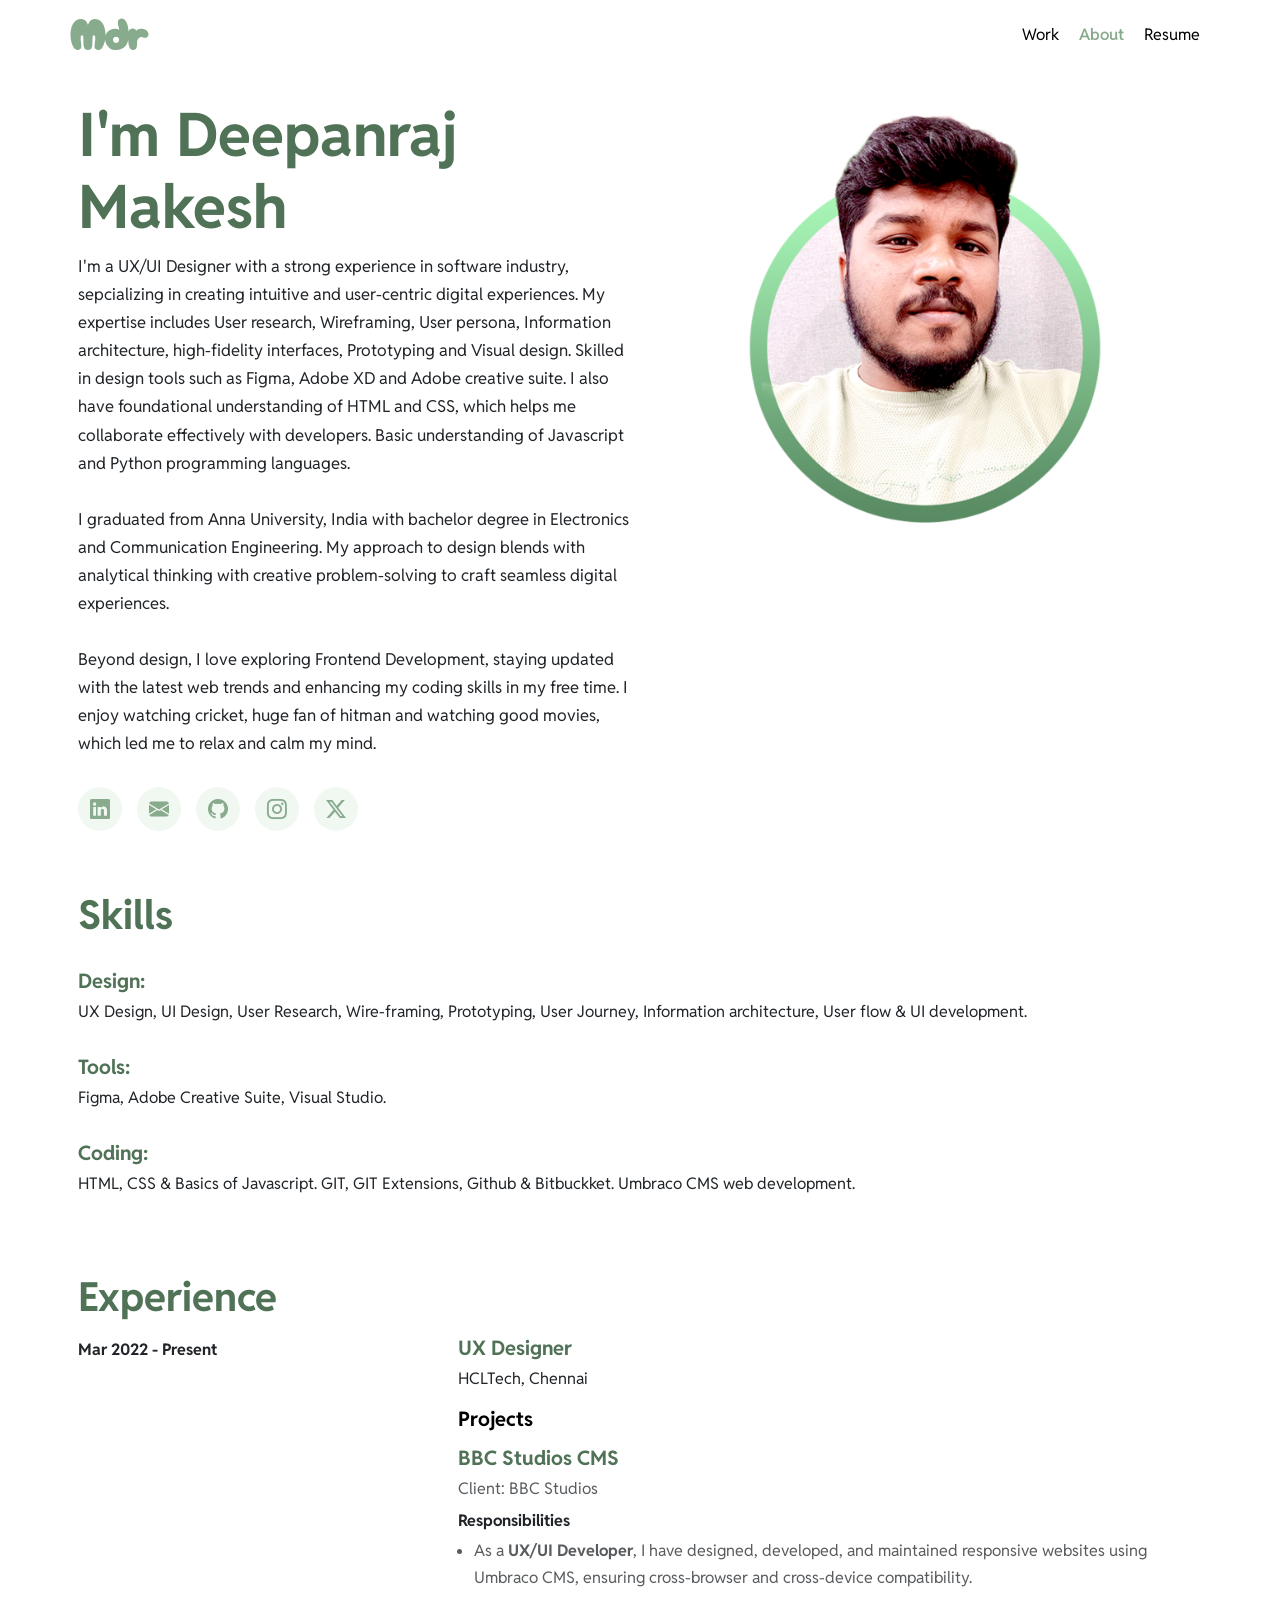
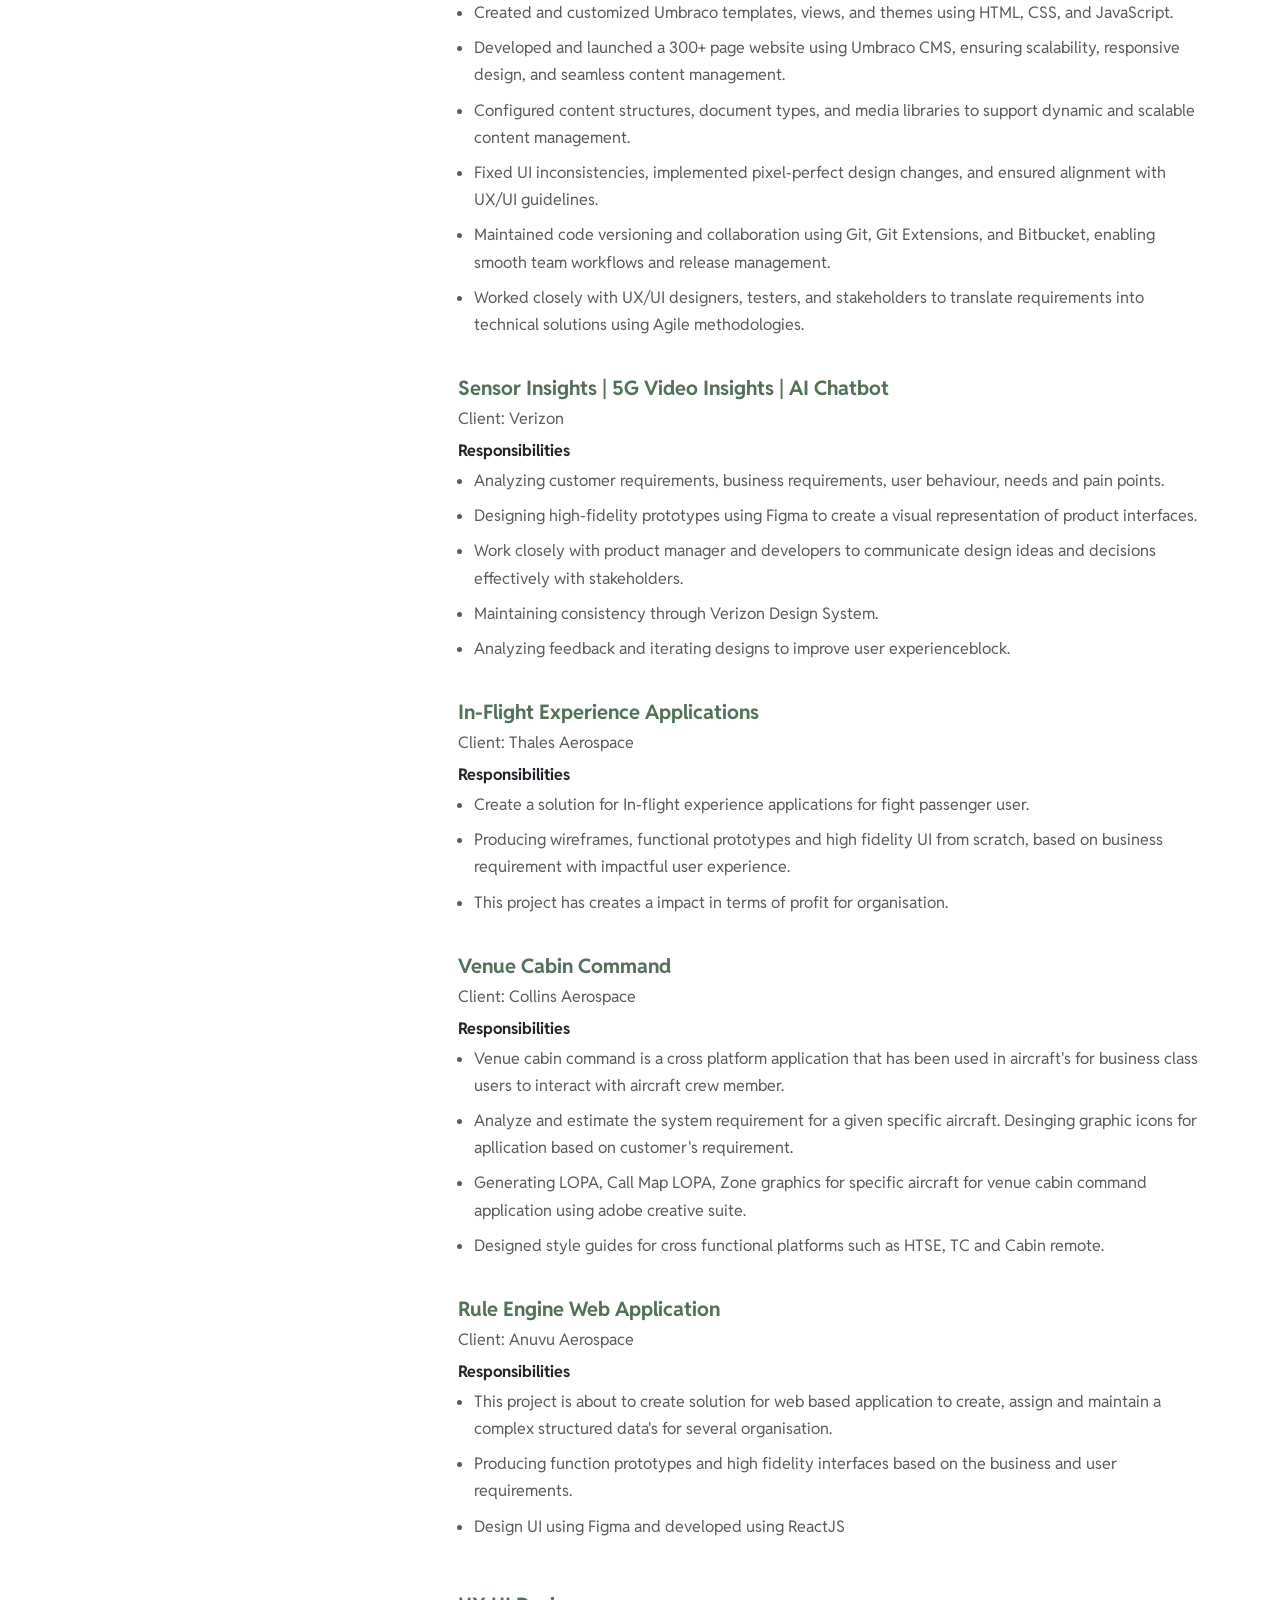
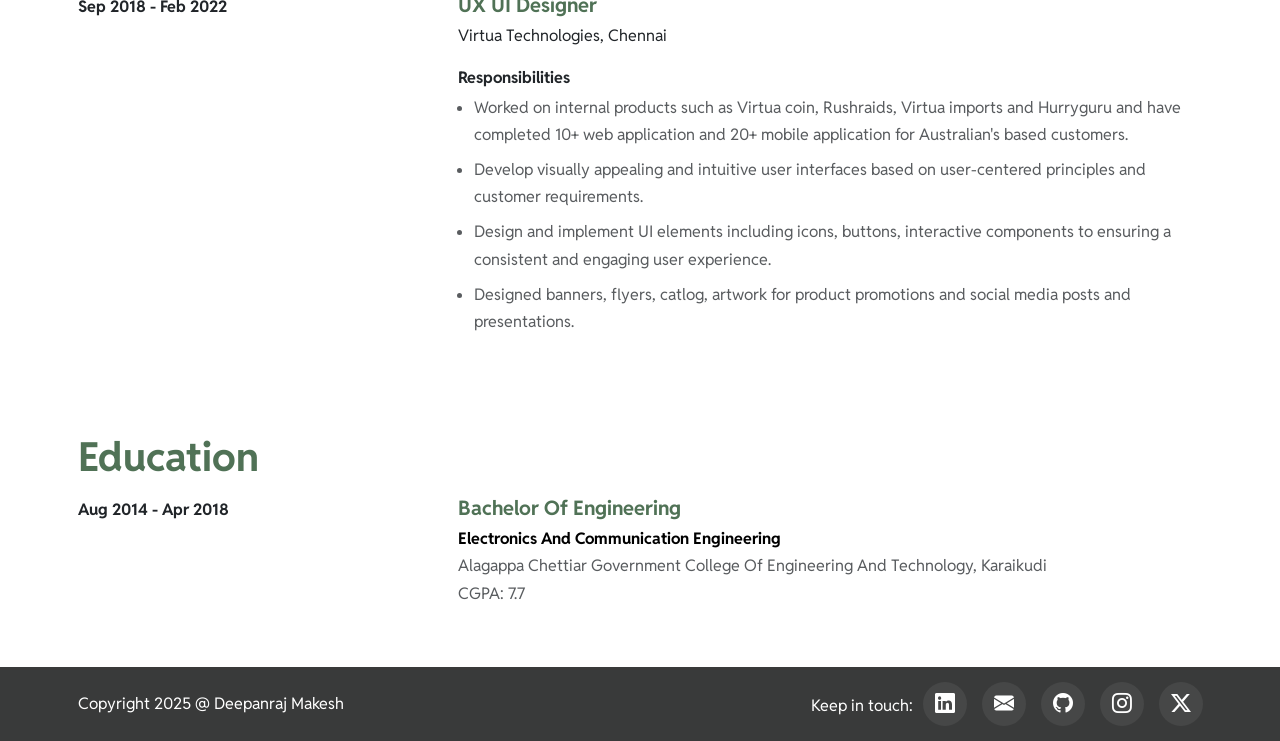
==== about.html @ 81642a7b "portfolio created" ====
<!DOCTYPE html>
<html lang="en">
  <head>
    <meta charset="UTF-8" />
    <meta name="viewport" content="width=device-width, initial-scale=1.0" />
    <link
      href="https://cdn.jsdelivr.net/npm/bootstrap@5.3.5/dist/css/bootstrap.min.css"
      rel="stylesheet"
      integrity="sha384-SgOJa3DmI69IUzQ2PVdRZhwQ+dy64/BUtbMJw1MZ8t5HZApcHrRKUc4W0kG879m7"
      crossorigin="anonymous"
    />
    <link
      rel="stylesheet"
      href="https://cdn.jsdelivr.net/npm/bootstrap-icons@1.11.3/font/bootstrap-icons.min.css"
    />
    <link rel="stylesheet" href="style.css" />
    <link rel="preconnect" href="https://fonts.googleapis.com" />
    <link rel="preconnect" href="https://fonts.gstatic.com" crossorigin />
    <link
      href="https://fonts.googleapis.com/css2?family=Reddit+Sans:ital,wght@0,200..900;1,200..900&display=swap"
      rel="stylesheet"
    />
    <title>Deepanraj Makesh</title>
  </head>
  <body>
    <section id="nav-bar" class="nav-bar container-fluid">
      <nav class="navbar navbar-expand-md">
        <div class="container-lg">
          <a class="navbar-brand" href="index.html"
            ><svg
              width="79"
              height="32"
              viewBox="0 0 79 32"
              fill="none"
              xmlns="http://www.w3.org/2000/svg"
            >
              <path
                fill-rule="evenodd"
                clip-rule="evenodd"
                d="M45.8145 32.0001C43.5945 32.0001 41.6745 31.4751 40.0545 30.4251C38.4645 29.3751 37.2345 28.0101 36.3645 26.3301C35.6445 24.8902 35.2331 23.3952 35.1302 21.8451C35.0998 22.019 35.0676 22.1939 35.0337 22.3698C34.7037 24.0498 34.2237 25.6248 33.5937 27.0948C32.9937 28.5348 32.2587 29.7198 31.3887 30.6498C30.5187 31.5498 29.5287 31.9998 28.4187 31.9998C27.2187 31.9998 26.2737 31.6998 25.5837 31.0998C24.8937 30.4998 24.5487 29.4498 24.5487 27.9498C24.5487 27.2298 24.6087 26.4048 24.7287 25.4748L25.0887 22.5948C25.2087 21.6348 25.2687 20.7498 25.2687 19.9398C25.2687 19.0998 25.1487 18.4398 24.9087 17.9598C24.6987 17.4498 24.2937 17.1948 23.6937 17.1948C23.2737 17.1948 22.9737 17.4648 22.7937 18.0048C22.6437 18.5448 22.5387 19.2648 22.4787 20.1648C22.4487 21.0348 22.4337 22.0098 22.4337 23.0898C22.4337 24.1398 22.4037 25.1898 22.3437 26.2398C22.3137 27.2898 22.1787 28.2348 21.9387 29.0748C21.7287 29.9148 21.2787 30.6198 20.5887 31.1898C19.8987 31.7298 18.9987 31.9998 17.8887 31.9998C16.8387 31.9998 15.9687 31.7298 15.2787 31.1898C14.6187 30.6198 14.1687 29.9148 13.9287 29.0748C13.6887 28.2348 13.5387 27.3048 13.4787 26.2848C13.4187 25.2348 13.3887 24.1848 13.3887 23.1348C13.4187 22.0548 13.4187 21.0648 13.3887 20.1648C13.3587 19.2648 13.2687 18.5448 13.1187 18.0048C12.9687 17.4648 12.6837 17.1948 12.2637 17.1948C11.6637 17.1948 11.2437 17.4498 11.0037 17.9598C10.7637 18.4398 10.6437 19.0998 10.6437 19.9398C10.6437 20.7498 10.6887 21.6348 10.7787 22.5948L11.1387 25.4748C11.2587 26.4048 11.3187 27.2298 11.3187 27.9498C11.3187 29.4498 10.9737 30.4848 10.2837 31.0548C9.62364 31.6248 8.70864 31.9098 7.53864 31.9098C6.36864 31.9098 5.33364 31.4298 4.43364 30.4698C3.56364 29.4798 2.82864 28.2198 2.22864 26.6898C1.65864 25.1298 1.22364 23.4498 0.923633 21.6498C0.623633 19.8498 0.473633 18.1398 0.473633 16.5198C0.473633 14.5398 0.683633 12.6198 1.10364 10.7598C1.55364 8.89971 2.21364 7.23471 3.08364 5.76471C3.98364 4.29471 5.09364 3.12471 6.41364 2.25471C7.73364 1.38471 9.29364 0.949707 11.0937 0.949707C12.5037 0.949707 13.6737 1.26471 14.6037 1.89471C15.5337 2.49471 16.2687 3.25971 16.8087 4.18971C17.3787 5.11971 17.7687 6.06471 17.9787 7.02471C18.1887 6.06471 18.5637 5.11971 19.1037 4.18971C19.6437 3.25971 20.3787 2.49471 21.3087 1.89471C22.2387 1.26471 23.3937 0.949707 24.7737 0.949707C27.0537 0.949707 28.9887 1.65471 30.5787 3.06471C32.1987 4.47471 33.4287 6.42471 34.2687 8.91471C35.1087 11.3748 35.5287 14.2398 35.5287 17.5098C35.5287 17.5324 35.5286 17.555 35.5285 17.5777C35.7586 16.7356 36.0822 15.9781 36.4995 15.3051C37.4595 13.8051 38.6745 12.6951 40.1445 11.9751C41.6145 11.2251 43.1445 10.8501 44.7345 10.8501C45.4845 10.8501 46.2495 10.9401 47.0295 11.1201C47.8095 11.2701 48.5445 11.5401 49.2345 11.9301C49.1145 10.6401 48.8445 9.38008 48.4245 8.15008C48.0345 6.89008 47.8395 5.61508 47.8395 4.32508C47.8395 3.00508 48.2445 2.03008 49.0545 1.40008C49.8645 0.770079 50.7345 0.455078 51.6645 0.455078C52.7445 0.455078 53.6745 0.800078 54.4545 1.49008C55.2345 2.18008 55.8945 3.09508 56.4345 4.23508C57.0045 5.37508 57.4545 6.66508 57.7845 8.10508C58.1145 9.51508 58.3545 10.9701 58.5045 12.4701C58.5497 12.9217 58.588 13.3679 58.6196 13.8086C58.6401 13.7216 58.6614 13.6354 58.6835 13.5499C58.9535 12.6199 59.3885 11.8699 59.9885 11.2999C60.6185 10.6999 61.5035 10.3999 62.6435 10.3999C63.4535 10.3999 64.1885 10.5949 64.8485 10.9849C65.5085 11.3449 65.9285 11.8999 66.1085 12.6499C66.7985 12.0199 67.6685 11.5699 68.7185 11.2999C69.7985 10.9999 70.9085 10.8499 72.0485 10.8499C73.0085 10.8499 73.9835 11.0899 74.9735 11.5699C75.9635 12.0199 76.8035 12.6499 77.4935 13.4599C78.1835 14.2699 78.5285 15.1849 78.5285 16.2049C78.5285 17.0749 78.1985 17.8999 77.5385 18.6799C76.9085 19.4599 76.0085 19.8499 74.8385 19.8499C74.3285 19.8499 73.9085 19.7899 73.5785 19.6699C73.2485 19.5199 72.9335 19.3849 72.6335 19.2649C72.3335 19.1449 71.9735 19.0849 71.5535 19.0849C70.4435 19.0849 69.4235 19.5349 68.4935 20.4349C67.5935 21.3049 67.1435 22.4899 67.1435 23.9899C67.1435 24.7699 67.1135 25.6249 67.0535 26.5549C67.0235 27.4549 66.8885 28.3249 66.6485 29.1649C66.4385 30.0049 66.0485 30.6949 65.4785 31.2349C64.9085 31.7449 64.0835 31.9999 63.0035 31.9999C61.9835 31.9999 61.1435 31.6699 60.4835 31.0099C59.8535 30.3199 59.3735 29.4049 59.0435 28.2649C58.7135 27.1249 58.4885 25.8199 58.3685 24.3499C58.3053 23.5763 58.2588 22.7902 58.2289 21.9917C57.9884 23.1231 57.6003 24.2692 57.0645 25.4301C56.5545 26.6001 55.8195 27.6801 54.8595 28.6701C53.9295 29.6601 52.7295 30.4701 51.2595 31.1001C49.7895 31.7001 47.9745 32.0001 45.8145 32.0001ZM46.0845 24.8901C46.8945 24.8901 47.5995 24.5901 48.1995 23.9901C48.7995 23.3601 49.0995 22.6251 49.0995 21.7851C49.0995 20.9451 48.7995 20.2101 48.1995 19.5801C47.5995 18.9501 46.8945 18.6351 46.0845 18.6351C45.2745 18.6351 44.5545 18.9501 43.9245 19.5801C43.3245 20.2101 43.0245 20.9451 43.0245 21.7851C43.0245 22.6251 43.3245 23.3601 43.9245 23.9901C44.5545 24.5901 45.2745 24.8901 46.0845 24.8901Z"
              />
            </svg>
          </a>
          <button
            class="navbar-toggler"
            type="button"
            data-bs-toggle="collapse"
            data-bs-target="#navbarNav"
            aria-controls="navbarNav"
            aria-expanded="false"
            aria-label="Toggle navigation"
          >
            <span class="navbar-toggler-icon"></span>
          </button>
          <div
            class="collapse navbar-collapse justify-content-end"
            id="navbarNav"
          >
            <ul class="navbar-nav">
              <li class="nav-item">
                <a class="nav-link" href="index.html">Work</a>
              </li>
              <li class="nav-item">
                <a class="nav-link active" aria-current="page" href="about.html"
                  >About</a
                >
              </li>
              <li class="nav-item">
                <a class="nav-link" href="#">Resume</a>
              </li>
            </ul>
          </div>
        </div>
      </nav>
    </section>
    <section class="hero container-lg py-4">
      <div class="row my-4">
        <div class="col-12 col-md-6 pb-5 pb-md-0">
          <h1 class="h1">I'm Deepanraj Makesh</h1>
          <p class="pt-3 pb-5">
            I'm a UX/UI Designer with a strong experience in software industry,
            sepcializing in creating intuitive and user-centric digital
            experiences. My expertise includes User research, Wireframing, User
            persona, Information architecture, high-fidelity interfaces,
            Prototyping and Visual design. Skilled in design tools such as
            Figma, Adobe XD and Adobe creative suite. I also have foundational
            understanding of HTML and CSS, which helps me collaborate
            effectively with developers. Basic understanding of Javascript and
            Python programming languages.
            <br />
            <br />
            I graduated from Anna University, India with bachelor degree in
            Electronics and Communication Engineering. My approach to design
            blends with analytical thinking with creative problem-solving to
            craft seamless digital experiences.
            <br />
            <br />
            Beyond design, I love exploring Frontend Development, staying
            updated with the latest web trends and enhancing my coding skills in
            my free time. I enjoy watching cricket, huge fan of hitman and
            watching good movies, which led me to relax and calm my mind.
          </p>
          <div
            class="hero-social-icons d-flex justify-content-start align-items-center gap-4"
          >
            <a href="#"><i class="bi bi-linkedin"></i></a>
            <a href="#"><i class="bi bi-envelope-fill"></i></a>
            <a href="#"><i class="bi bi-github"></i></a>
            <a href="#"><i class="bi bi-instagram"></i></a>
            <a href="#"><i class="bi bi-twitter-x"></i></a>
          </div>
        </div>
        <div class="col-12 col-md-6">
          <img
            src="Images/shared image.png"
            class="mx-auto d-block"
            alt="My photo"
          />
        </div>
      </div>
    </section>

    <section class="container-lg skills py-5">
      <h2 class="h2 mb-4">Skills</h2>
      <div class="py-4">
        <h4 class="h4 mb-2">Design:</h4>
        <p>
          UX Design, UI Design, User Research, Wire-framing, Prototyping, User
          Journey, Information architecture, User flow & UI development.
        </p>
      </div>
      <div class="py-4">
        <h4 class="h4 mb-2">Tools:</h4>
        <p>Figma, Adobe Creative Suite, Visual Studio.</p>
      </div>
      <div class="py-4">
        <h4 class="h4 mb-2">Coding:</h4>
        <p>HTML, CSS & Basics of Javascript. GIT, GIT Extensions, Github & Bitbuckket. Umbraco CMS web development. </p>
      </div>
    </section>

    <section class="experience container-lg py-5">
      <h2 class="h2 mb-4">Experience</h2>
      <div class="row">
        <div class="col-12 col-md-4 mb-3 mb-sm-0">
          <p class="fw-bold">Mar 2022 - Present</p>
        </div>
        <div class="col-12 col-md-8">
          <div class="pb-4">
            <h4 class="h4 mb-2">UX Designer</h4>
            <p>HCLTech, Chennai</p>
          </div>
          <div class="pb-3">
            <h4 class="h4 mb-2 heading-secondary-color">Projects</h4>
          </div>
          <div class="pb-5">
            <div class="pb-2">
              <h4 class="h4 mb-2">
                BBC Studios CMS
              </h4>
              <span class="text-secondary-color">Client: BBC Studios</span>
            </div>
            <p class="fw-bold mb-1">Responsibilities</p>
            <ul class="text-secondary-color ms-4">
              <li>
                As a <strong>UX/UI Developer</strong>, I have designed, developed, and maintained responsive websites using Umbraco CMS, ensuring cross-browser and cross-device compatibility.
              </li>
              <li>
                Created and customized Umbraco templates, views, and themes using HTML, CSS, and JavaScript.
              </li>
              <li>Developed and launched a 300+ page website using Umbraco CMS, ensuring scalability, responsive design, and seamless content management.</li>
              <li>
                Configured content structures, document types, and media libraries to support dynamic and scalable content management.
              </li>
              <li>Fixed UI inconsistencies, implemented pixel-perfect design changes, and ensured alignment with UX/UI guidelines.</li>
              <li>Maintained code versioning and collaboration using Git, Git Extensions, and Bitbucket, enabling smooth team workflows and release management.</li>
              <li>
                Worked closely with UX/UI designers, testers, and stakeholders to translate requirements into technical solutions using Agile methodologies.
              </li>
            </ul>
          </div>
          <div class="pb-5">
            <div class="pb-2">
              <h4 class="h4 mb-2">
                Sensor Insights | 5G Video Insights | AI Chatbot
              </h4>
              <span class="text-secondary-color">Client: Verizon</span>
            </div>
            <p class="fw-bold mb-1">Responsibilities</p>
            <ul class="text-secondary-color ms-4">
              <li>
                Analyzing customer requirements, business requirements, user
                behaviour, needs and pain points.
              </li>
              <li>
                Designing high-fidelity prototypes using Figma to create a
                visual representation of product interfaces.
              </li>
              <li>
                Work closely with product manager and developers to communicate
                design ideas and decisions effectively with stakeholders.
              </li>
              <li>Maintaining consistency through Verizon Design System.</li>
              <li>
                Analyzing feedback and iterating designs to improve user
                experienceblock.
              </li>
            </ul>
          </div>
          <div class="pb-5">
            <div class="pb-2">
              <h4 class="h4 mb-2">In-Flight Experience Applications</h4>
              <span class="text-secondary-color">Client: Thales Aerospace</span>
            </div>
            <p class="fw-bold mb-1">Responsibilities</p>
            <ul class="text-secondary-color ms-4">
              <li>
                Create a solution for In-flight experience applications for
                fight passenger user.
              </li>
              <li>
                Producing wireframes, functional prototypes and high fidelity UI
                from scratch, based on business requirement with impactful user
                experience.
              </li>
              <li>
                This project has creates a impact in terms of profit for
                organisation.
              </li>
            </ul>
          </div>

          <div class="pb-5">
            <div class="pb-2">
              <h4 class="h4 mb-2">Venue Cabin Command</h4>
              <span class="text-secondary-color"
                >Client: Collins Aerospace</span
              >
            </div>
            <p class="fw-bold mb-1">Responsibilities</p>
            <ul class="text-secondary-color ms-4">
              <li>
                Venue cabin command is a cross platform application that has
                been used in aircraft's for business class users to interact
                with aircraft crew member.
              </li>
              <li>
                Analyze and estimate the system requirement for a given specific
                aircraft. Desinging graphic icons for apllication based on
                customer's requirement.
              </li>
              <li>
                Generating LOPA, Call Map LOPA, Zone graphics for specific
                aircraft for venue cabin command application using adobe
                creative suite.
              </li>
              <li>
                Designed style guides for cross functional platforms such as
                HTSE, TC and Cabin remote.
              </li>
            </ul>
          </div>
          <div class="pb-5">
            <div class="pb-2">
              <h4 class="h4 mb-2">Rule Engine Web Application</h4>
              <span class="text-secondary-color">Client: Anuvu Aerospace</span>
            </div>
            <p class="fw-bold mb-1">Responsibilities</p>
            <ul class="text-secondary-color ms-4">
              <li>
                This project is about to create solution for web based
                application to create, assign and maintain a complex structured
                data's for several organisation.
              </li>
              <li>
                Producing function prototypes and high fidelity interfaces based
                on the business and user requirements.
              </li>
              <li>Design UI using Figma and developed using ReactJS</li>
            </ul>
          </div>
        </div>
      </div>
      <div class="row mt-4">
        <div class="col-12 col-md-4 mb-3 mb-sm-0">
          <p class="fw-bold">Sep 2018 - Feb 2022</p>
        </div>
        <div class="col-12 col-md-8">
          <div class="pb-4">
            <h4 class="h4 mb-2">UX UI Designer</h4>
            <p>Virtua Technologies, Chennai</p>
          </div>

          <div class="pb-5">
            <p class="fw-bold mb-1">Responsibilities</p>
            <ul class="text-secondary-color ms-4">
              <li>
                Worked on internal products such as Virtua coin, Rushraids,
                Virtua imports and Hurryguru and have completed 10+ web
                application and 20+ mobile application for Australian's based
                customers.
              </li>
              <li>
                Develop visually appealing and intuitive user interfaces based
                on user-centered principles and customer requirements.
              </li>
              <li>
                Design and implement UI elements including icons, buttons,
                interactive components to ensuring a consistent and engaging
                user experience.
              </li>
              <li>
                Designed banners, flyers, catlog, artwork for product promotions
                and social media posts and presentations.
              </li>
            </ul>
          </div>
        </div>
      </div>
    </section>

    <section class="education container-lg py-5">
      <h2 class="h2 mb-4">Education</h2>
      <div class="row">
        <div class="col-12 col-md-4 mb-3 mb-sm-0">
          <p class="fw-bold">Aug 2014 - Apr 2018</p>
        </div>
        <div class="col-12 col-md-8">
          <div>
            <h4 class="h4 mb-2">Bachelor Of Engineering</h4>            
          </div>
          <div> 
            <p class="fw-bold heading-secondary-color">Electronics And Communication Engineering</p>
            <p class="text-secondary-color">Alagappa Chettiar Government College Of Engineering And Technology, Karaikudi</p>
            <p class="text-secondary-color">CGPA: 7.7</p>
          </div>
        </div>
    </section>

    <section class="container-fluid footer-section mt-5">
      <div
        class="footer container-lg d-flex flex-column flex-md-row justify-content-between align-items-center py-4"
      >
        <p class="mb-3 mb-sm-0">Copyright 2025 @ Deepanraj Makesh</p>
        <div class="footer-icon-set">
          <span class="me-3">Keep in touch:</span
          ><span
            class="footer-icons d-inline-flex justify-content-start align-items-center gap-4"
            ><a href="#"><i class="bi bi-linkedin"></i></a>
            <a href="#"><i class="bi bi-envelope-fill"></i></a>
            <a href="#"><i class="bi bi-github"></i></a>
            <a href="#"><i class="bi bi-instagram"></i></a>
            <a href="#"><i class="bi bi-twitter-x"></i></a
          ></span>
        </div>
      </div>
    </section>

    <script
      src="https://cdn.jsdelivr.net/npm/bootstrap@5.3.5/dist/js/bootstrap.bundle.min.js"
      integrity="sha384-k6d4wzSIapyDyv1kpU366/PK5hCdSbCRGRCMv+eplOQJWyd1fbcAu9OCUj5zNLiq"
      crossorigin="anonymous"
    ></script>
     <script src="index.js"></script>
  </body>
</html>
---- style.css ----
:root {
    --bg-color: #ffffff;
    --text-primary: #507256;
    --text-secondary: #000;
    --text-secondary-subtle: #212529bf;
    --color-primary: #88AB8E;
    --color-secondary: #E7D9C1;
    --color-footer: #393A3A;
    --color-white: #fff;
    --color-black: #000;
    --bg-icon: #f1f8f2;
    --bg-icon-2: #fff1;
}

html {
    font-size: 62.5%;
}


*, ul, ol, p, h1, h2, h3, h4, .h1, .h2, .h3, .h4 {
    margin: 0;
    padding: 0;
}

::selection {
    background-color: var(--color-primary);
    color: var(--color-white);
}

body {
    background-color: var(--bg-color);
    font-family: "Reddit Sans";
    line-height: 1.7;
    font-weight: 400;
    font-size: 1.4rem;
}

h1, h2, h3, h4, .h1, .h2, .h3, .h4{
    color: var(--text-primary);
    font-weight: 700;    
}

h1, .h1 {
    font-size: 4.2rem;
}

h2, .h2 {
    font-size: 3.4rem;
}

h3, .h3 {
    font-size: 2.4rem;
}

h4, .h4 {
    font-size: 1.8rem;
}

@media screen and (min-width: 800px) {
    body {
        font-size: 1.6rem;
    }

    h1, .h1 {
        font-size: 6rem;
    }

    h2, .h2 {
        font-size: 4rem;
    }

    h3, .h3 {
        font-size: 3.2rem;
    }

    h4, .h4 {
        font-size: 2rem;
    }

}

.text-secondary-color {
    color: var(--text-secondary-subtle);
}

.heading-secondary-color {
    color: var(--text-secondary);
}

@media screen and (max-width: 768px) {
    .container, .container-fluid, .container-lg, .container-md, .container-sm, .container-xl, .container-xxl {
        padding-left: 20px;
        padding-right: 20px;
    }
}


/* Navbar */

.nav-bar {
    background-color: var(--bg-color);
    position: sticky;
    top: 0;
    z-index: 999;
}

.nav-bar.scrolled {
    box-shadow: 0 4px 5px 0 #0001;;
}

.navbar {
    --bs-navbar-padding-y: 1.5rem;
}

.navbar-toggler {
    border: 1px solid var(--color-primary);
}

.navbar-toggler:focus {
    box-shadow: 0 0 0 2px var(--color-primary);
}

.navbar .container-lg {
    padding-left: 0;
    padding-right: 0;
}

.navbar-brand svg {
    fill: var(--color-primary);
}

.nav-link {
    color: var(--text-secondary);
}

.nav-link:hover {
    color: var(--color-primary);
}

.navbar-expand-md .navbar-nav .nav-link {
    padding: 4px 10px;
}

.navbar-nav .nav-link.active{
    color: var(--color-primary);
    font-weight: 600; 
}

@media screen and (max-width: 768px) {
    .navbar-expand-md .navbar-nav .nav-link {
        padding: 8px 8px;
    }

    .navbar-nav {
        margin-top: 10px;
    }
}

/* Hero section */

.hero p {
    font-size: 1.65rem;
    font-weight: 400;
}

.hero-social-icons a {
    color: var(--color-primary);
    background-color: var(--bg-icon);
    font-size: 1.8rem;
    display: inline-flex;
    width: 40px;
    height: 40px;
    border-radius: 50%;
    justify-content: center;
    align-items: center;
    transition: transform .3s ease;
}

.hero-social-icons a:hover {
    color: var(--color-white);
    background-color: var(--color-primary);
    transform: scale(1.1);
}

@media screen and (min-width: 800px) {
    .hero-social-icons a {
        font-size: 2rem;
        width: 44px;
        height: 44px;
    }
}

.hero img {
    width: 80%;
    padding: 10px;
}
    

@media screen and (min-width: 767px) {
    .hero img {
        padding: 16px;
}    
}


/* Work section */

.card {
    border: 0;
    border-radius: 0;
    background-color: var(--bg-color);
    margin-bottom: 24px;
}

.card-body {
    flex: 1 1 auto;
    padding: 2.4rem 0;    
}

.card-img-top {
    border-top-left-radius: 0;
    border-top-right-radius: 0;
}

.card-body a {
    text-decoration: none;
    color: var(--color-black);
}

.card img {
    transition: transform 0.3s ease-in;
}

.card:hover img {
    transform: scale(1.05);
}

.card-text p {
    font-size: 1.4rem;
    color: var(--text-secondary-subtle);
    
}

/* Experience */

ul.ms-4 {
    margin-left: 1.6rem !important;
}

.experience ul li {
    margin-bottom: 8px;
}

/* Work-cases */

.work-cases img {
    width: 100%;
    height: auto;
    border-radius: 12px;
    object-fit: cover;
    margin-top: 20px;
    margin-bottom: 60px;
}

.work-cases-content {
    padding-top: 10px;
    padding-bottom: 10px;
}

.work-cases h1, .work-cases h2, .work-cases h3, .work-cases h4 {
    margin-bottom: 10px;
}

.work-cases p.num-style {
    font-weight: 900;
    font-size: 5rem;
    opacity: 0.3;
    color: var(--text-primary);
    justify-content: center;
}

.work-cases-content ul {
   margin-left: 16px;
}



/* Footer */

.footer-section {
    background-color: var(--color-footer);
    color: var(--color-white);
}

.footer-icons a {
    color: var(--color-white);
    background-color: var(--bg-icon-2);
    font-size: 1.8rem;
    display: inline-flex;
    width: 40px;
    height: 40px;
    border-radius: 50%;
    justify-content: center;
    align-items: center;
    transition: transform .3s ease;
}

.footer-icons a:hover {
    color: var(--color-white);
    background-color: var(--color-primary);
    transform: scale(1.1);
}

@media screen and (min-width: 800px) {
    .footer-icons a {
        font-size: 2rem;
        width: 44px;
        height: 44px;
    }
}

@media screen and (max-width: 500px) {
    .footer-icon-set {
    display: flex;
    flex-direction: column;
    justify-content: center;
    align-items: center;
    gap: 10px;
}
}
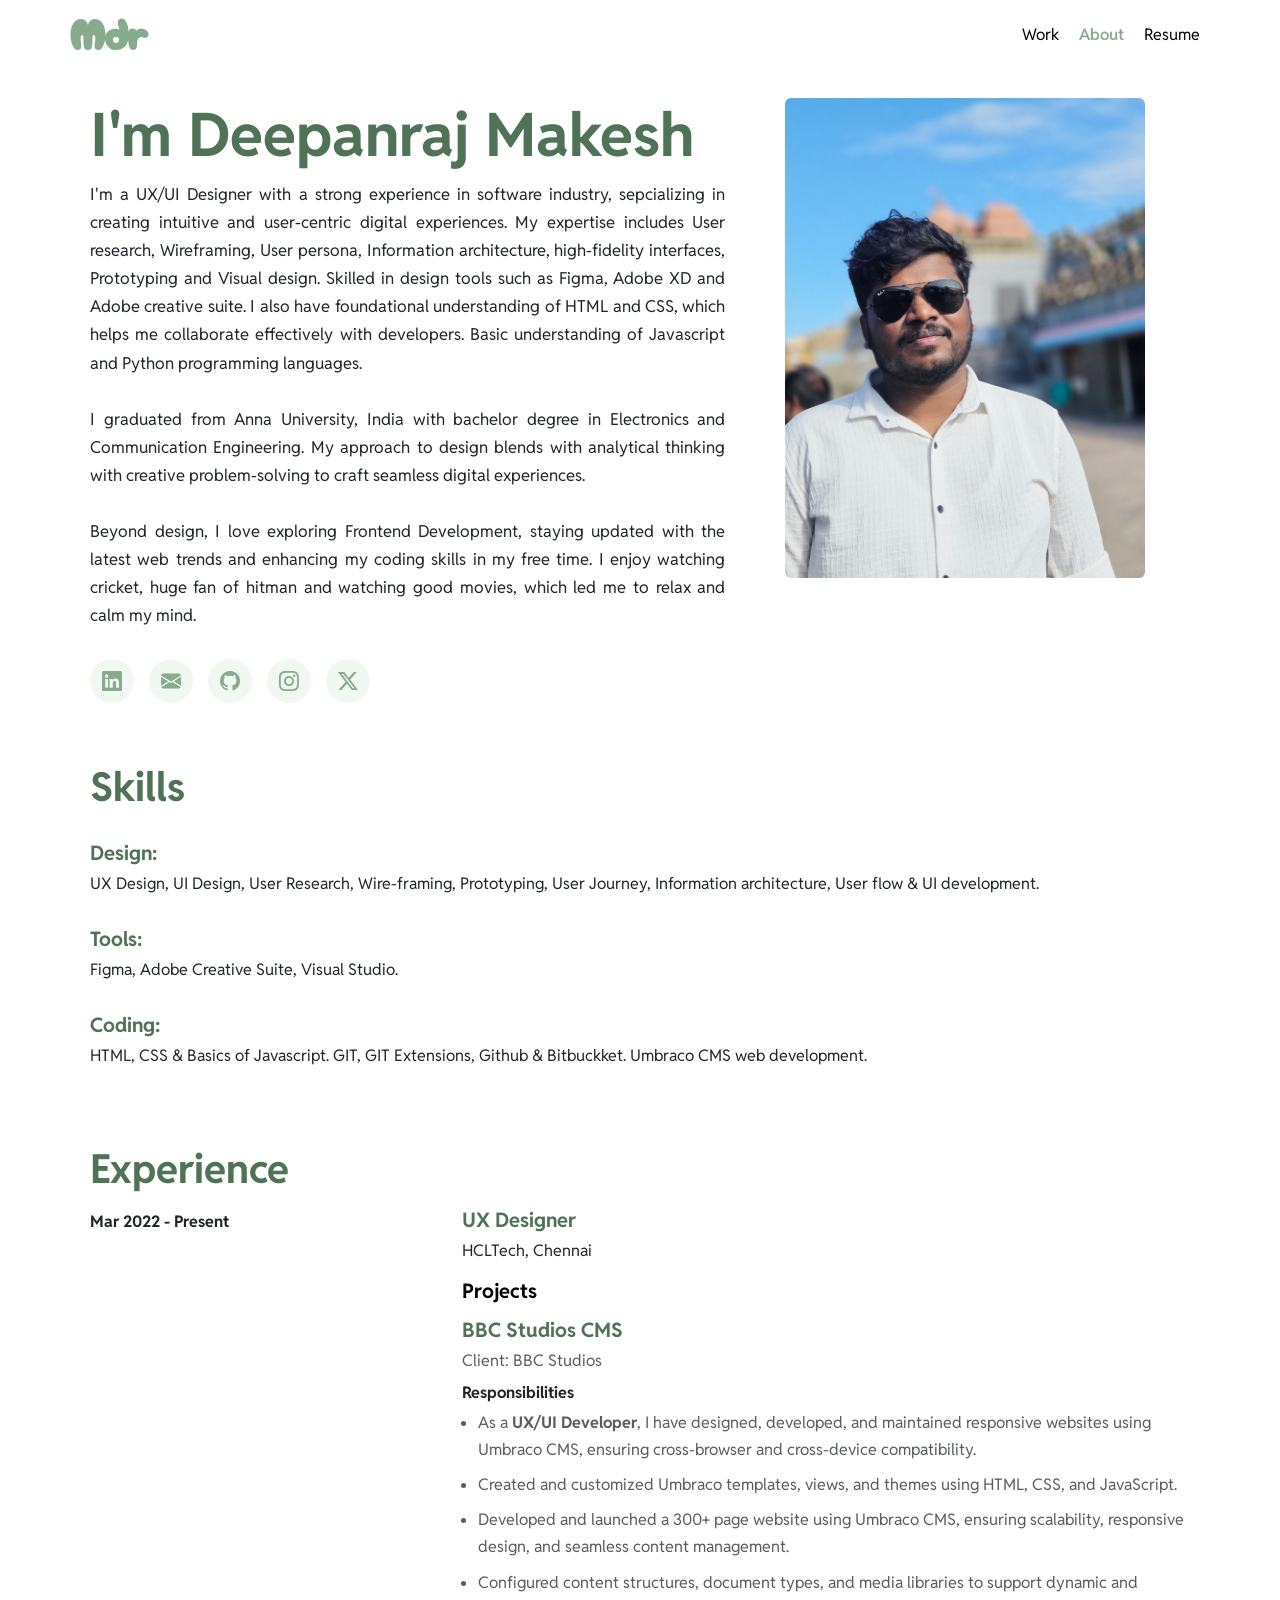
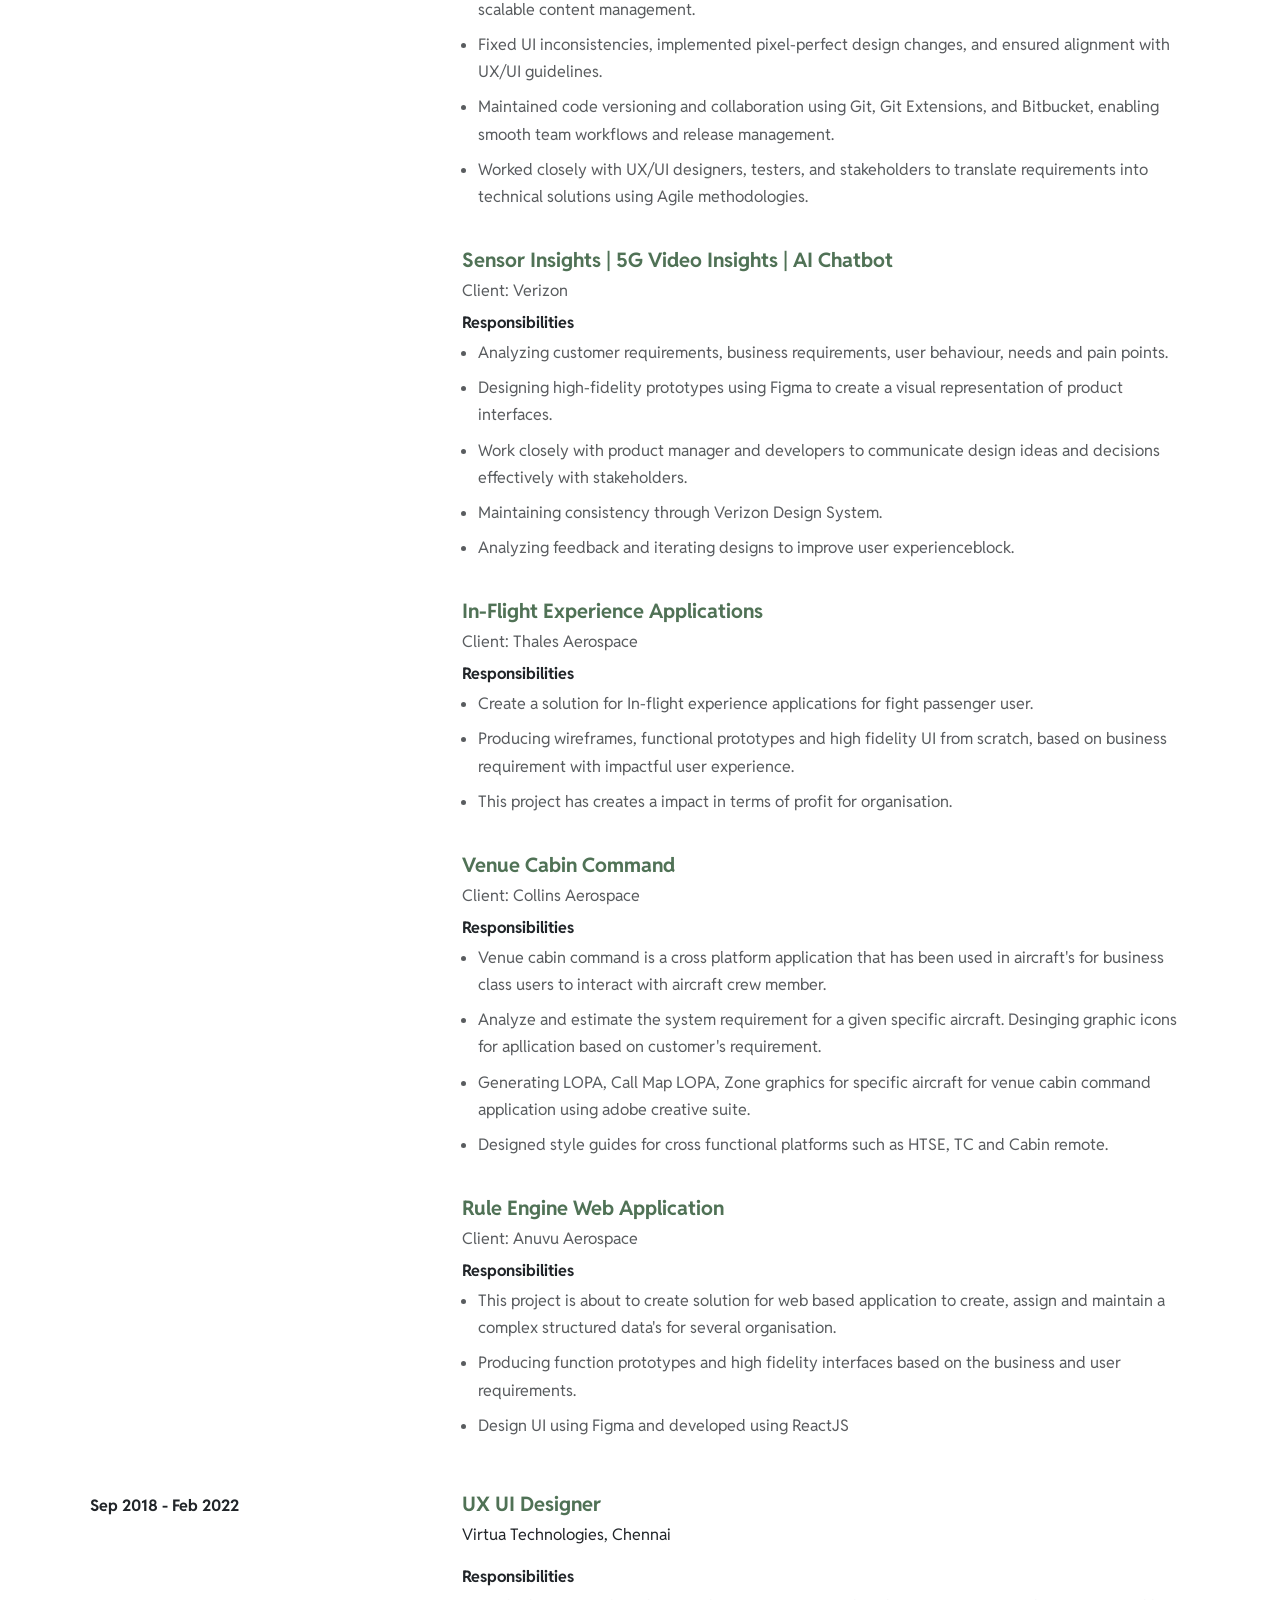
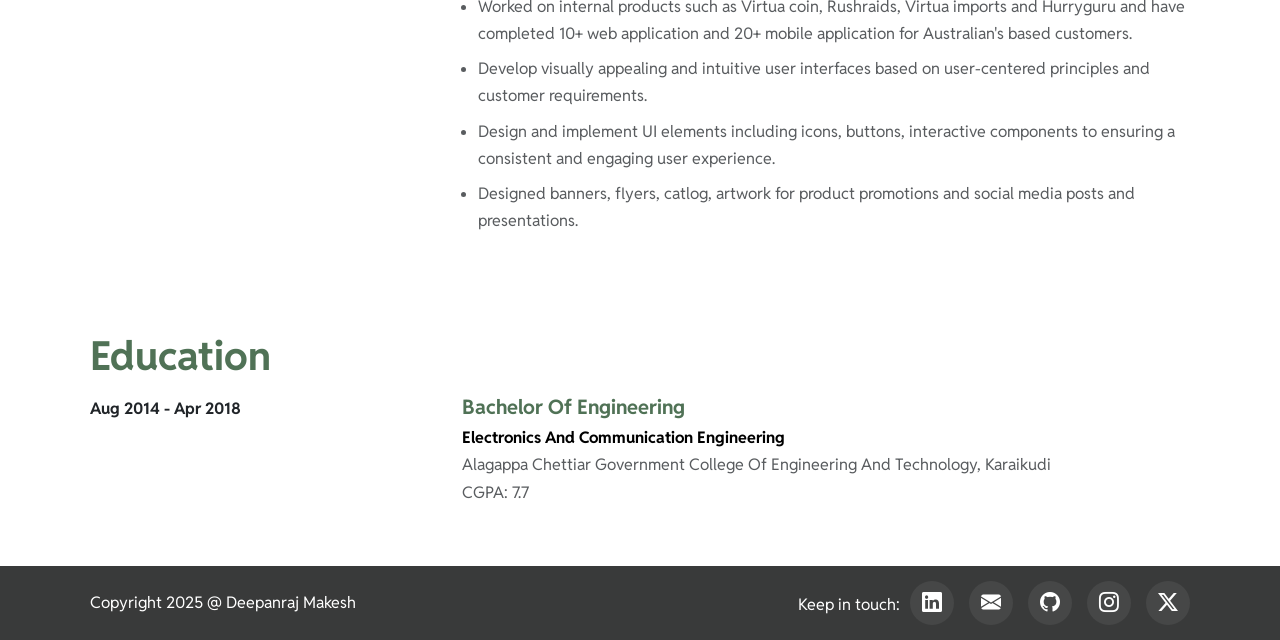
==== commit 10e16590: "links added" ====
--- a/about.html
+++ b/about.html
@@ -66,7 +66,7 @@
                 >
               </li>
               <li class="nav-item">
-                <a class="nav-link" href="#">Resume</a>
+                <a class="nav-link" href="https://drive.google.com/file/d/1g0vTS-0pyUGRQY7E1M44l_9tg85HNruc/view?usp=drivesdk" target="_blank">Resume</a>
               </li>
             </ul>
           </div>
@@ -75,7 +75,7 @@
     </section>
     <section class="hero container-lg py-4">
       <div class="row my-4">
-        <div class="col-12 col-md-6 pb-5 pb-md-0">
+        <div class="col-12 col-md-6 col-lg-7 pb-5 pb-md-0">
           <h1 class="h1">I'm Deepanraj Makesh</h1>
           <p class="pt-3 pb-5">
             I'm a UX/UI Designer with a strong experience in software industry,
@@ -103,17 +103,17 @@
           <div
             class="hero-social-icons d-flex justify-content-start align-items-center gap-4"
           >
-            <a href="#"><i class="bi bi-linkedin"></i></a>
-            <a href="#"><i class="bi bi-envelope-fill"></i></a>
-            <a href="#"><i class="bi bi-github"></i></a>
-            <a href="#"><i class="bi bi-instagram"></i></a>
-            <a href="#"><i class="bi bi-twitter-x"></i></a>
-          </div>
-        </div>
-        <div class="col-12 col-md-6">
+            <a href="https://linkedin.com/in/deepanraj-makesh"><i class="bi bi-linkedin"></i></a>
+            <a href="mailto:deepanmakesh@outlook.com"><i class="bi bi-envelope-fill"></i></a>
+            <a href="https://github.com/deepanrajmdr"><i class="bi bi-github"></i></a>
+            <a href="https://www.instagram.com/deepan_mdr?igsh=dWtla2tpcGRscnZk"><i class="bi bi-instagram"></i></a>
+            <a href="https://x.com/im_deepanmakesh?t=MS_QFEpMencS3_l5BSVfuw&s=09"><i class="bi bi-twitter-x"></i></a>
+          </div>
+        </div>
+        <div class="col-12 col-md-6 col-lg-5">
           <img
-            src="Images/shared image.png"
-            class="mx-auto d-block"
+            src="Images/Deepz.jpg"
+            class="mx-auto d-block my-md-auto"
             alt="My photo"
           />
         </div>
@@ -346,12 +346,11 @@
           <span class="me-3">Keep in touch:</span
           ><span
             class="footer-icons d-inline-flex justify-content-start align-items-center gap-4"
-            ><a href="#"><i class="bi bi-linkedin"></i></a>
-            <a href="#"><i class="bi bi-envelope-fill"></i></a>
-            <a href="#"><i class="bi bi-github"></i></a>
-            <a href="#"><i class="bi bi-instagram"></i></a>
-            <a href="#"><i class="bi bi-twitter-x"></i></a
-          ></span>
+            ><a href="https://linkedin.com/in/deepanraj-makesh"><i class="bi bi-linkedin"></i></a>
+            <a href="mailto:deepanmakesh@outlook.com"><i class="bi bi-envelope-fill"></i></a>
+            <a href="https://github.com/deepanrajmdr"><i class="bi bi-github"></i></a>
+            <a href="https://www.instagram.com/deepan_mdr?igsh=dWtla2tpcGRscnZk"><i class="bi bi-instagram"></i></a>
+            <a href="https://x.com/im_deepanmakesh?t=MS_QFEpMencS3_l5BSVfuw&s=09"><i class="bi bi-twitter-x"></i></a></span>
         </div>
       </div>
     </section>
--- a/style.css
+++ b/style.css
@@ -87,6 +87,11 @@
     color: var(--text-secondary);
 }
 
+.container, .container-fluid, .container-lg, .container-md, .container-sm, .container-xl, .container-xxl {
+        padding-left: 20px;
+        padding-right: 20px;
+    }
+
 @media screen and (max-width: 768px) {
     .container, .container-fluid, .container-lg, .container-md, .container-sm, .container-xl, .container-xxl {
         padding-left: 20px;
@@ -161,6 +166,7 @@
 .hero p {
     font-size: 1.65rem;
     font-weight: 400;
+    text-align: justify;
 }
 
 .hero-social-icons a {
@@ -192,13 +198,14 @@
 
 .hero img {
     width: 80%;
-    padding: 10px;
+    /* padding: 10px; */
+    border-radius: 6px;
 }
     
 
 @media screen and (min-width: 767px) {
     .hero img {
-        padding: 16px;
+        /* padding: 16px; */
 }    
 }
 
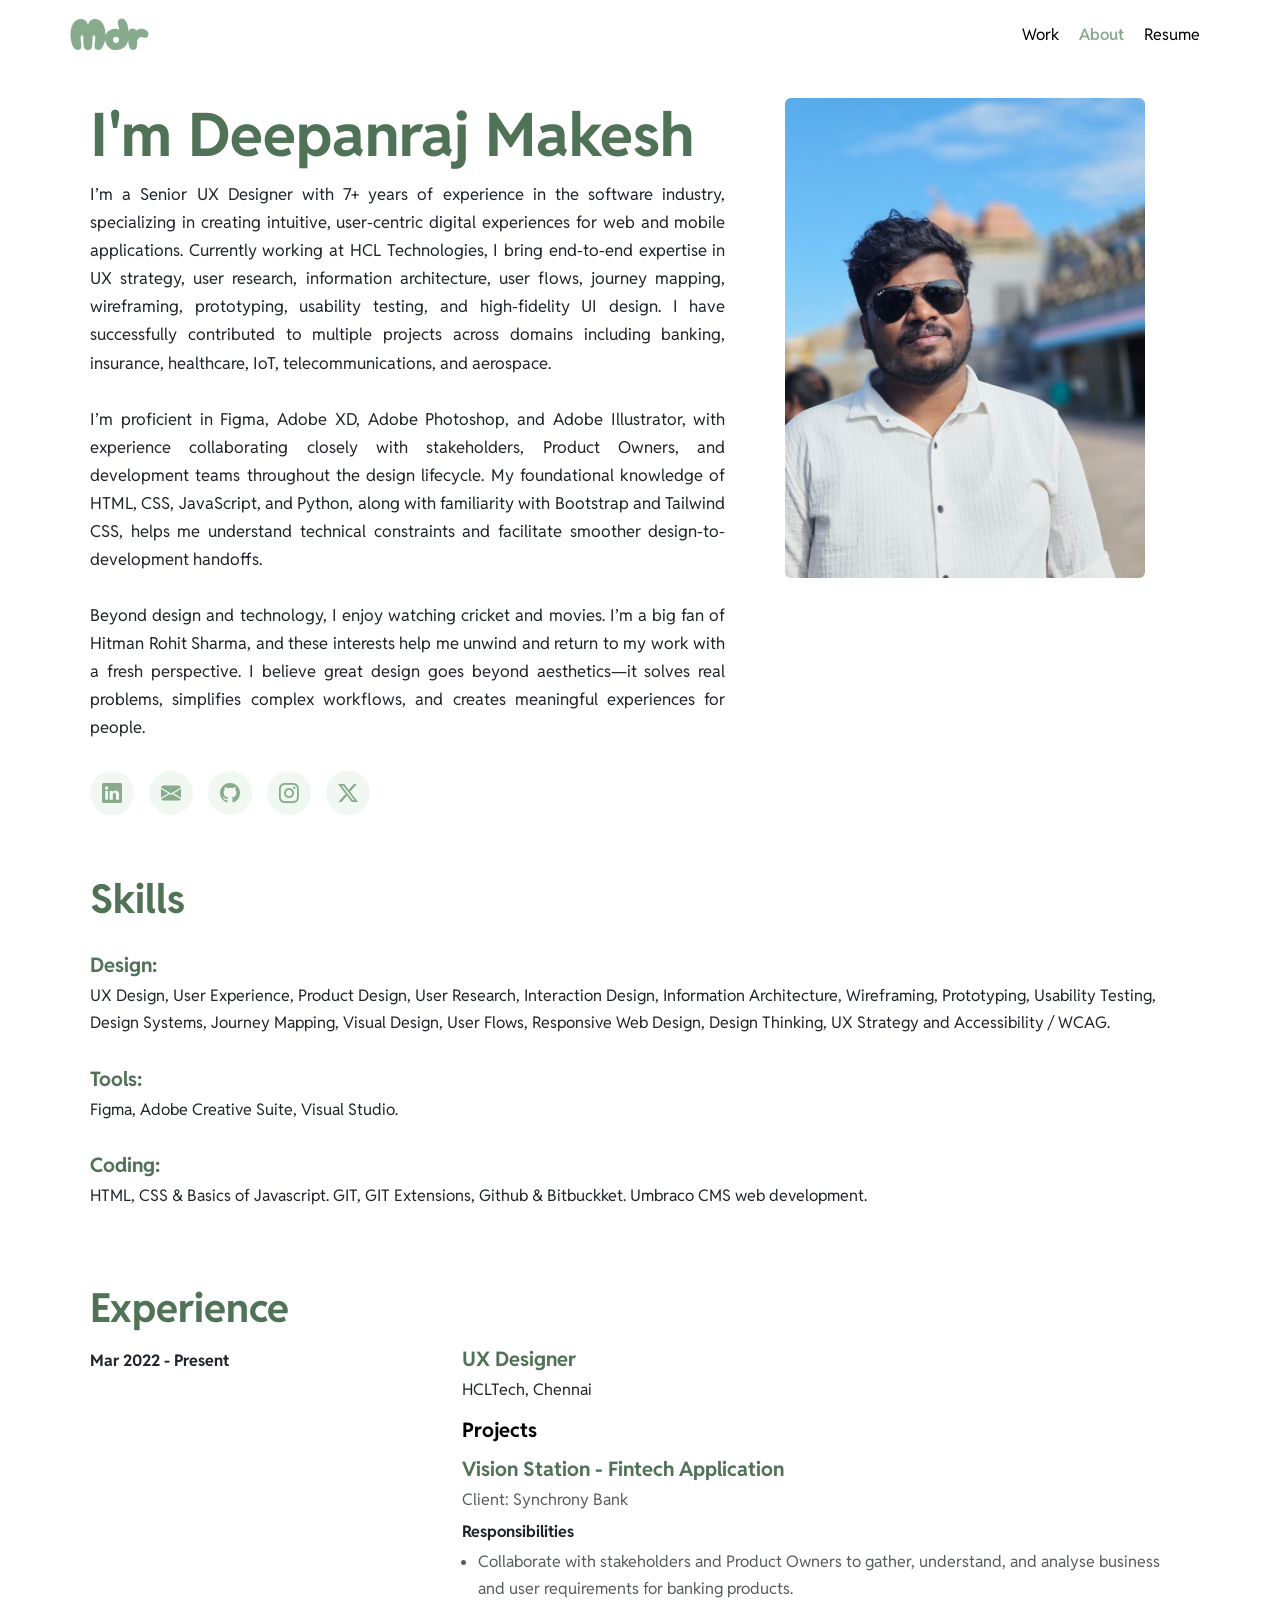
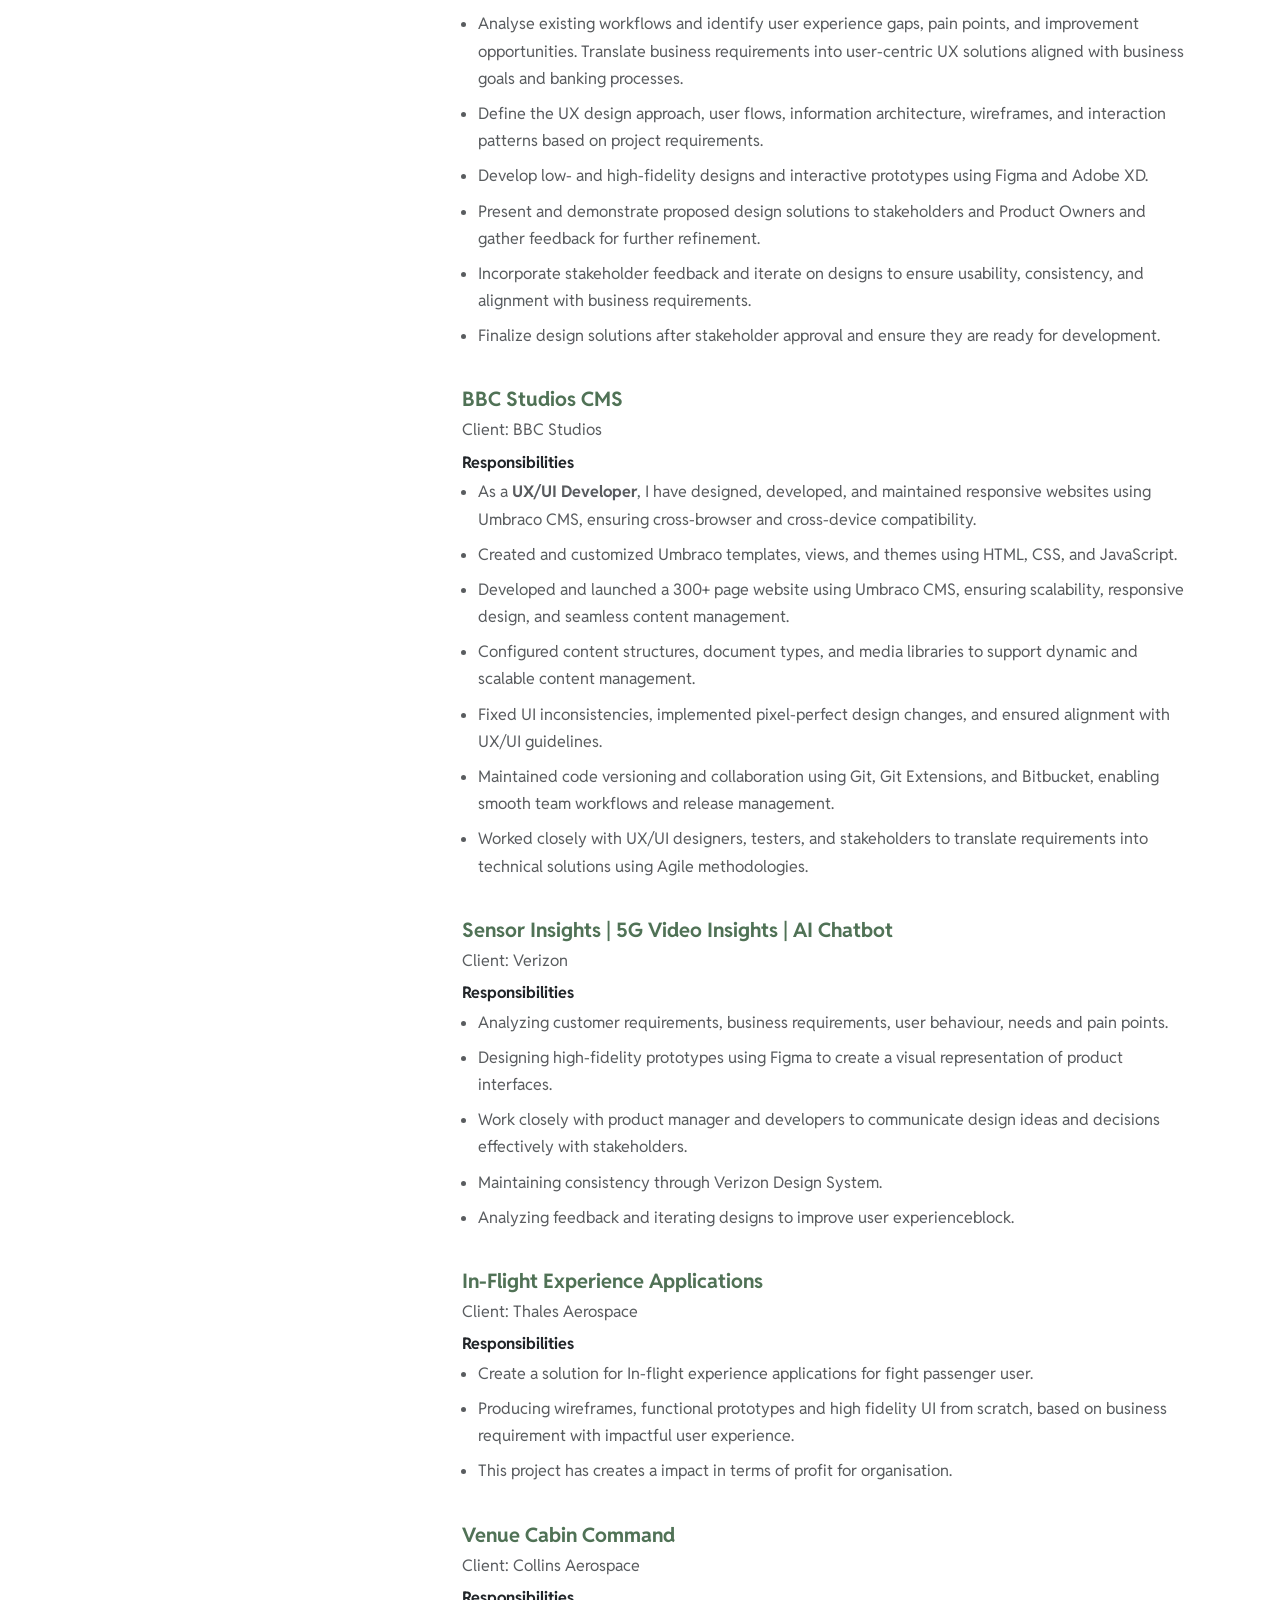
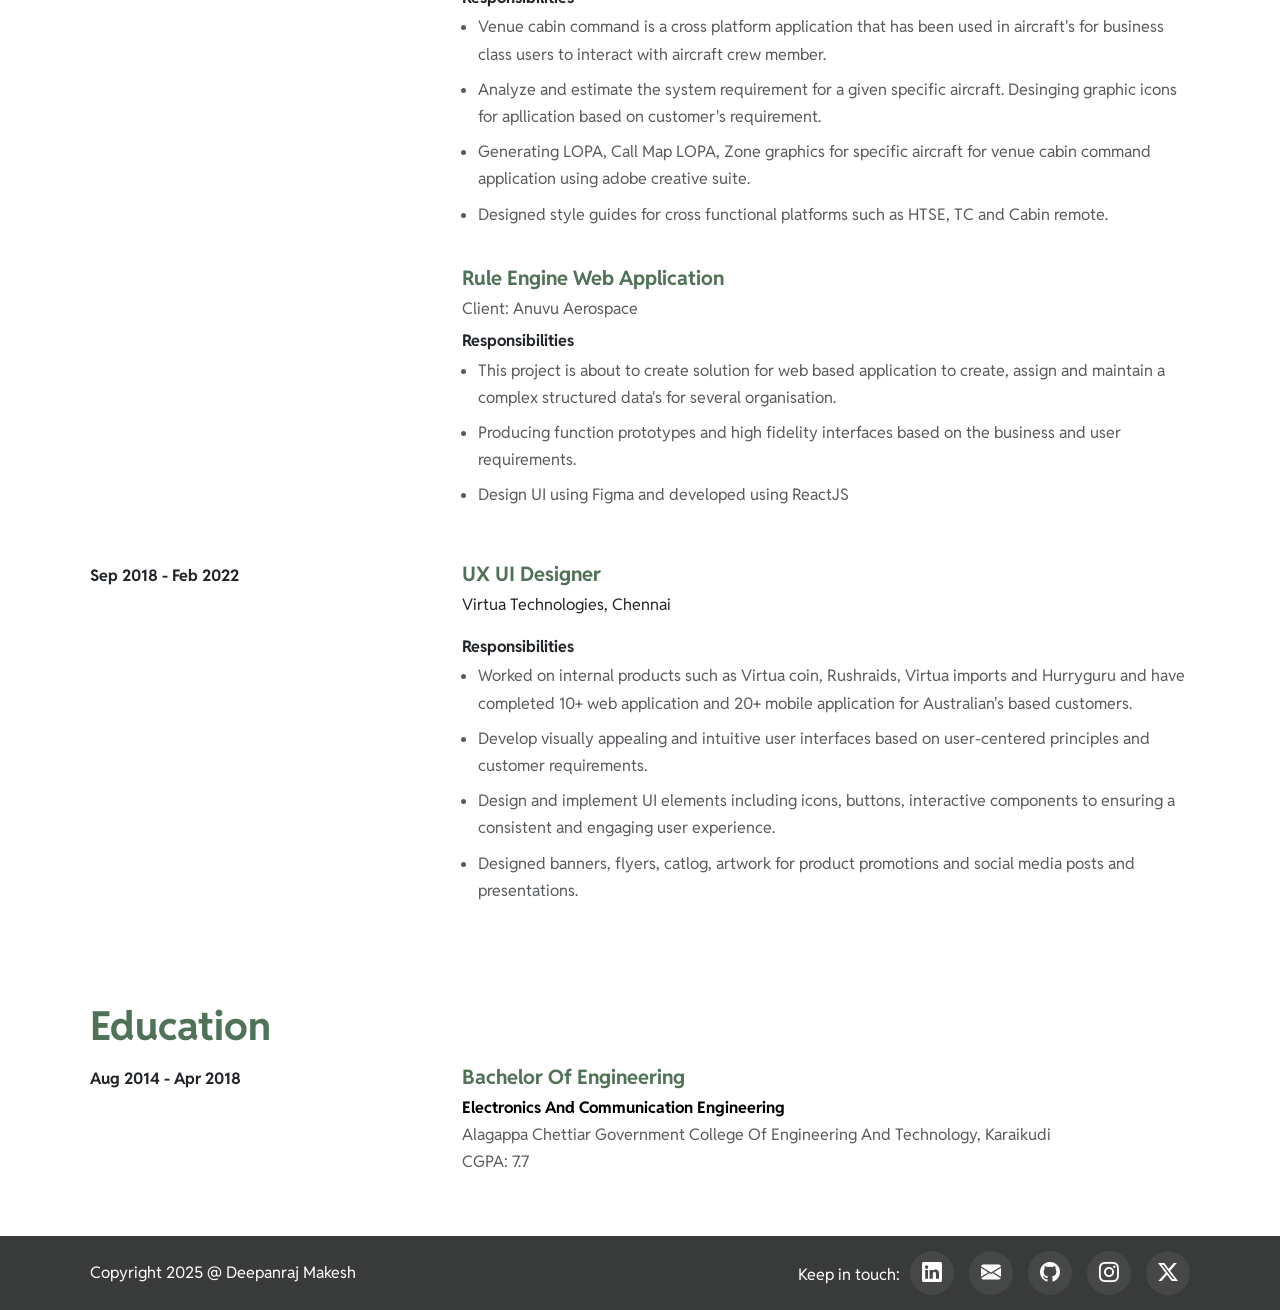
==== commit 8757526a: "Fix: Updated Experience, skills  and description" ====
--- a/about.html
+++ b/about.html
@@ -3,6 +3,9 @@
   <head>
     <meta charset="UTF-8" />
     <meta name="viewport" content="width=device-width, initial-scale=1.0" />
+    <meta name="description" content="Portfolio of me — UX Designer at HCL Technologies with 6+ years of experience in creating user-centered digital products. Specialized in UX research, wireframing, prototyping, and visual design for mobile and web applications.">   
+    <meta name="keywords" content="UX Designer, Deepanraj, Deepanraj Makesh, Deeps, UX UI Designer, UI Designer, Frontend, Portfolio, UI Design, Figma, Adobe XD, Web Design">  
+    <link rel="icon" type="image/svg"  href="Images/mdr favicon.svg">
     <link
       href="https://cdn.jsdelivr.net/npm/bootstrap@5.3.5/dist/css/bootstrap.min.css"
       rel="stylesheet"
@@ -20,7 +23,7 @@
       href="https://fonts.googleapis.com/css2?family=Reddit+Sans:ital,wght@0,200..900;1,200..900&display=swap"
       rel="stylesheet"
     />
-    <title>Deepanraj Makesh</title>
+    <title>Deepanraj Makesh - About me</title>
   </head>
   <body>
     <section id="nav-bar" class="nav-bar container-fluid">
@@ -66,7 +69,7 @@
                 >
               </li>
               <li class="nav-item">
-                <a class="nav-link" href="https://drive.google.com/file/d/1g0vTS-0pyUGRQY7E1M44l_9tg85HNruc/view?usp=drivesdk" target="_blank">Resume</a>
+                <a class="nav-link" href="https://drive.google.com/file/d/184ICtgmcQOoaVkO3TAkyrELz4Msd5Y0H/view?usp=sharing" target="_blank">Resume</a>
               </li>
             </ul>
           </div>
@@ -78,36 +81,26 @@
         <div class="col-12 col-md-6 col-lg-7 pb-5 pb-md-0">
           <h1 class="h1">I'm Deepanraj Makesh</h1>
           <p class="pt-3 pb-5">
-            I'm a UX/UI Designer with a strong experience in software industry,
-            sepcializing in creating intuitive and user-centric digital
-            experiences. My expertise includes User research, Wireframing, User
-            persona, Information architecture, high-fidelity interfaces,
-            Prototyping and Visual design. Skilled in design tools such as
-            Figma, Adobe XD and Adobe creative suite. I also have foundational
-            understanding of HTML and CSS, which helps me collaborate
-            effectively with developers. Basic understanding of Javascript and
-            Python programming languages.
+            I’m a Senior UX Designer with 7+ years of experience in the software industry, specializing in creating intuitive, user-centric digital experiences for web and mobile applications. Currently working at HCL Technologies, I bring end-to-end expertise in UX strategy, user research, information architecture, user flows, journey mapping, wireframing, prototyping, usability testing, and high-fidelity UI design.
+            I have successfully contributed to multiple projects across domains including banking, insurance, healthcare, IoT, telecommunications, and aerospace. 
             <br />
             <br />
-            I graduated from Anna University, India with bachelor degree in
-            Electronics and Communication Engineering. My approach to design
-            blends with analytical thinking with creative problem-solving to
-            craft seamless digital experiences.
+            I’m proficient in Figma, Adobe XD, Adobe Photoshop, and Adobe Illustrator, with experience collaborating closely with stakeholders, Product Owners, and development teams throughout the design lifecycle. My foundational knowledge of HTML, CSS, JavaScript, and Python, along with familiarity with Bootstrap and Tailwind CSS, helps me understand technical constraints and facilitate smoother design-to-development handoffs.
             <br />
             <br />
-            Beyond design, I love exploring Frontend Development, staying
-            updated with the latest web trends and enhancing my coding skills in
-            my free time. I enjoy watching cricket, huge fan of hitman and
-            watching good movies, which led me to relax and calm my mind.
+            Beyond design and technology, I enjoy watching cricket and movies. I’m a big fan of Hitman Rohit Sharma, and these interests help me unwind and return to my work with a fresh perspective.
+            I believe great design goes beyond aesthetics—it solves real problems, simplifies complex workflows, and creates meaningful experiences for people.
+            
+           
           </p>
           <div
             class="hero-social-icons d-flex justify-content-start align-items-center gap-4"
           >
-            <a href="https://linkedin.com/in/deepanraj-makesh"><i class="bi bi-linkedin"></i></a>
-            <a href="mailto:deepanmakesh@outlook.com"><i class="bi bi-envelope-fill"></i></a>
-            <a href="https://github.com/deepanrajmdr"><i class="bi bi-github"></i></a>
-            <a href="https://www.instagram.com/deepan_mdr?igsh=dWtla2tpcGRscnZk"><i class="bi bi-instagram"></i></a>
-            <a href="https://x.com/im_deepanmakesh?t=MS_QFEpMencS3_l5BSVfuw&s=09"><i class="bi bi-twitter-x"></i></a>
+           <a title="Linkedin" target="_blank" href="https://linkedin.com/in/deepanraj-makesh"><i class="bi bi-linkedin"></i></a>
+            <a title="Email" href="mailto:deepanmakesh@outlook.com"><i class="bi bi-envelope-fill"></i></a>
+            <a title="Github" target="_blank" href="https://github.com/deepanrajmdr"><i class="bi bi-github"></i></a>
+            <a title="Instagram" target="_blank" href="https://www.instagram.com/deepan_mdr?igsh=dWtla2tpcGRscnZk"><i class="bi bi-instagram"></i></a>
+            <a title="X" target="_blank" href="https://x.com/im_deepanmakesh?t=MS_QFEpMencS3_l5BSVfuw&s=09"><i class="bi bi-twitter-x"></i></a>
           </div>
         </div>
         <div class="col-12 col-md-6 col-lg-5">
@@ -125,8 +118,23 @@
       <div class="py-4">
         <h4 class="h4 mb-2">Design:</h4>
         <p>
-          UX Design, UI Design, User Research, Wire-framing, Prototyping, User
-          Journey, Information architecture, User flow & UI development.
+          UX Design,
+User Experience,
+Product Design,
+User Research,
+Interaction Design,
+Information Architecture,
+Wireframing,
+Prototyping,
+Usability Testing,
+Design Systems,
+Journey Mapping,
+Visual Design,
+User Flows,
+Responsive Web Design,
+Design Thinking,
+UX Strategy and
+Accessibility / WCAG.
         </p>
       </div>
       <div class="py-4">
@@ -152,6 +160,28 @@
           </div>
           <div class="pb-3">
             <h4 class="h4 mb-2 heading-secondary-color">Projects</h4>
+          </div>
+          <div class="pb-5">
+            <div class="pb-2">
+              <h4 class="h4 mb-2">
+                Vision Station - Fintech Application
+              </h4>
+              <span class="text-secondary-color">Client: Synchrony Bank</span>
+            </div>
+            <p class="fw-bold mb-1">Responsibilities</p>
+            <ul class="text-secondary-color ms-4">
+              <li>Collaborate with stakeholders and Product Owners to gather, understand, and analyse business and user requirements for banking products.              </li>
+              <li>Analyse existing workflows and identify user experience gaps, pain points, and improvement opportunities. Translate business requirements into user-centric UX solutions aligned with business goals and banking processes.              </li>
+              <li>Define the UX design approach, user flows, information architecture, wireframes, and interaction patterns based on project requirements.</li>
+              <li>
+                Develop low- and high-fidelity designs and interactive prototypes using Figma and Adobe XD.
+              </li>
+              <li>Present and demonstrate proposed design solutions to stakeholders and Product Owners and gather feedback for further refinement.</li>
+              <li>Incorporate stakeholder feedback and iterate on designs to ensure usability, consistency, and alignment with business requirements.</li>
+              <li>
+                Finalize design solutions after stakeholder approval and ensure they are ready for development.
+              </li>
+            </ul>
           </div>
           <div class="pb-5">
             <div class="pb-2">
@@ -346,11 +376,11 @@
           <span class="me-3">Keep in touch:</span
           ><span
             class="footer-icons d-inline-flex justify-content-start align-items-center gap-4"
-            ><a href="https://linkedin.com/in/deepanraj-makesh"><i class="bi bi-linkedin"></i></a>
-            <a href="mailto:deepanmakesh@outlook.com"><i class="bi bi-envelope-fill"></i></a>
-            <a href="https://github.com/deepanrajmdr"><i class="bi bi-github"></i></a>
-            <a href="https://www.instagram.com/deepan_mdr?igsh=dWtla2tpcGRscnZk"><i class="bi bi-instagram"></i></a>
-            <a href="https://x.com/im_deepanmakesh?t=MS_QFEpMencS3_l5BSVfuw&s=09"><i class="bi bi-twitter-x"></i></a></span>
+            > <a title="Linkedin" target="_blank" href="https://linkedin.com/in/deepanraj-makesh"><i class="bi bi-linkedin"></i></a>
+            <a title="Email" href="mailto:deepanmakesh@outlook.com"><i class="bi bi-envelope-fill"></i></a>
+            <a title="Github" target="_blank" href="https://github.com/deepanrajmdr"><i class="bi bi-github"></i></a>
+            <a title="Instagram" target="_blank" href="https://www.instagram.com/deepan_mdr?igsh=dWtla2tpcGRscnZk"><i class="bi bi-instagram"></i></a>
+            <a title="X" target="_blank" href="https://x.com/im_deepanmakesh?t=MS_QFEpMencS3_l5BSVfuw&s=09"><i class="bi bi-twitter-x"></i></a></span>
         </div>
       </div>
     </section>
